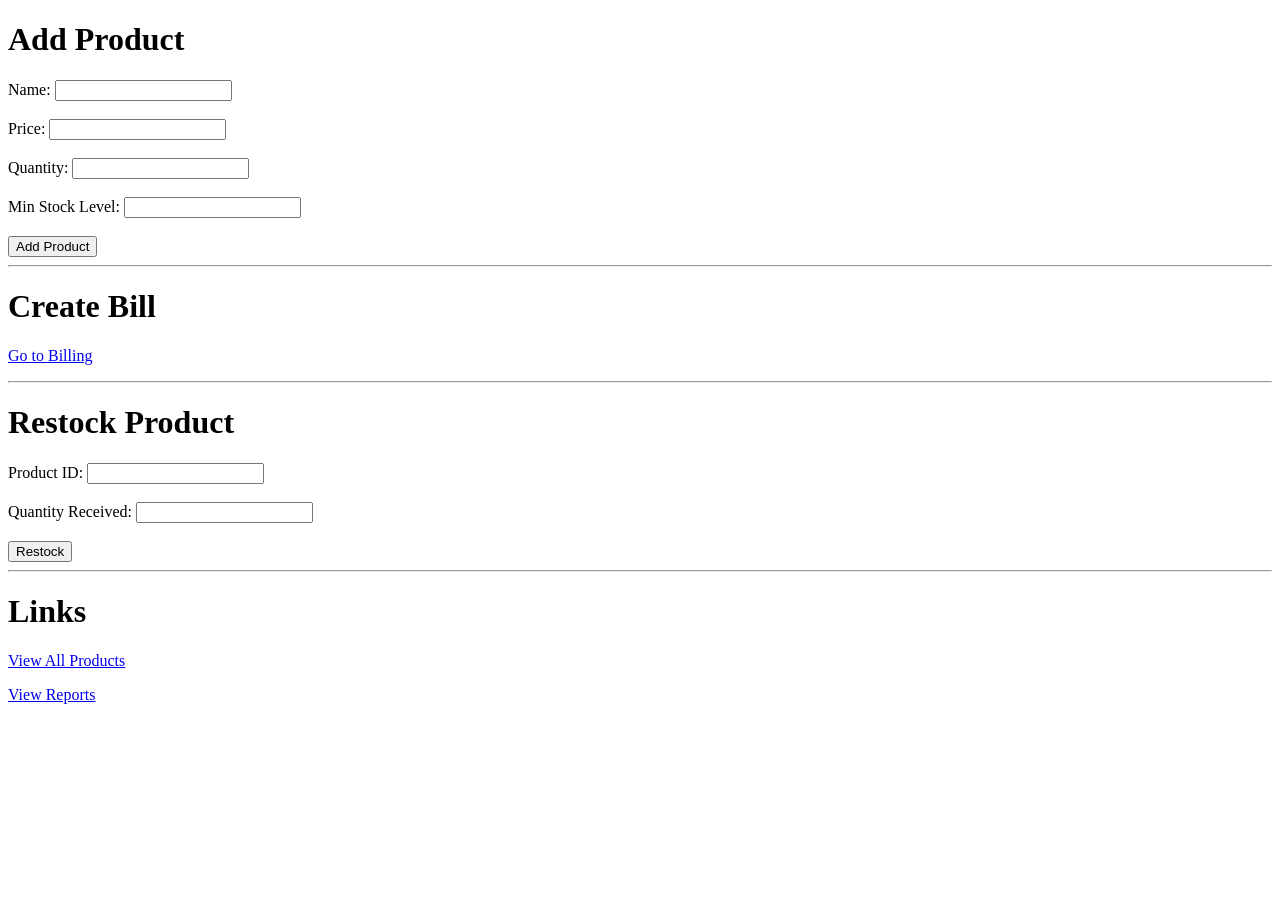
==== index.html @ 3f59d421 "Initial commit - Store Management System" ====
<!DOCTYPE html>
<html>
<head>
    <title>Store App</title>
</head>
<body>

    <h1>Add Product</h1>
    <form action="addproduct" method="post">
        Name: <input type="text" name="name"><br><br>
        Price: <input type="text" name="price"><br><br>
        Quantity: <input type="text" name="quantity"><br><br>
        Min Stock Level: <input type="text" name="minStock"><br><br>
        <input type="submit" value="Add Product">
    </form>

    <hr>

    <h1>Create Bill</h1>
<p><a href="createbill">Go to Billing</a></p>
    <hr>

    <h1>Restock Product</h1>
    <form action="restock" method="post">
        Product ID: <input type="text" name="productId"><br><br>
        Quantity Received: <input type="text" name="quantity"><br><br>
        <input type="submit" value="Restock">
    </form>

    <hr>

    <h1>Links</h1>
    <p><a href="viewproducts">View All Products</a></p>
    <p><a href="reports">View Reports</a></p>

</body>
</html>
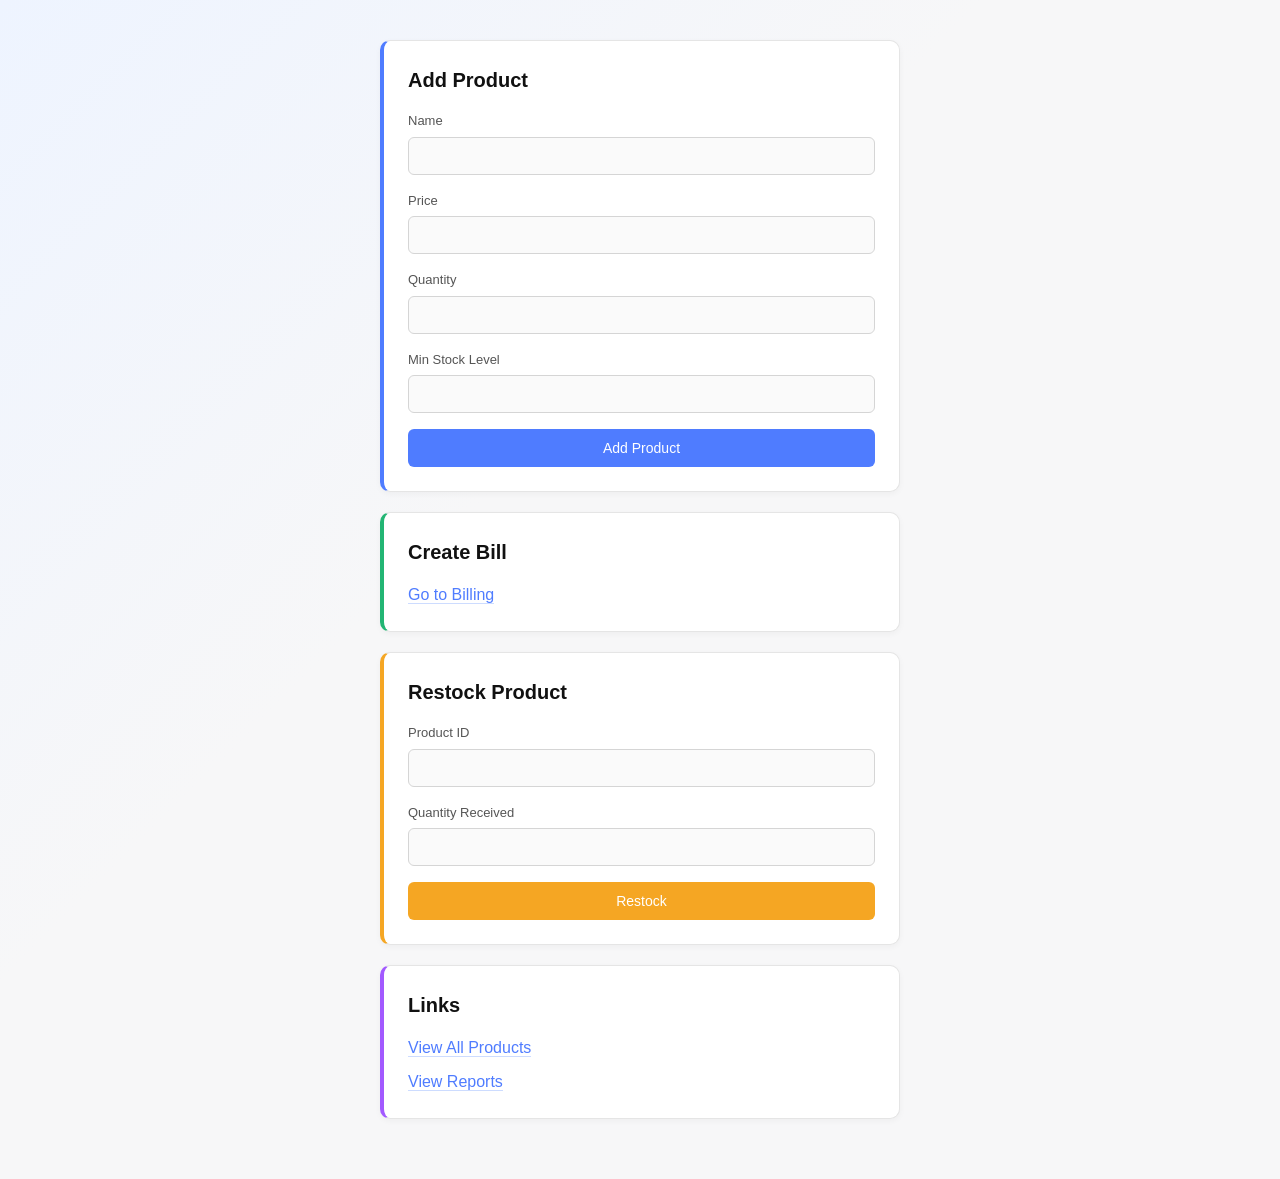
==== commit 50015ef9: "Added css" ====
--- a/index.html
+++ b/index.html
@@ -2,36 +2,171 @@
 <html>
 <head>
     <title>Store App</title>
+    <style>
+        * {
+            box-sizing: border-box;
+        }
+
+        body {
+            font-family: -apple-system, BlinkMacSystemFont, "Segoe UI", Roboto, Helvetica, Arial, sans-serif;
+            background: linear-gradient(135deg, #eef4ff 0%, #f7f7f8 40%);
+            color: #1a1a1a;
+            margin: 0;
+            padding: 40px 20px;
+            line-height: 1.5;
+        }
+
+        .container {
+            max-width: 520px;
+            margin: 0 auto;
+        }
+
+        h1 {
+            font-size: 20px;
+            font-weight: 600;
+            margin: 0 0 16px;
+            color: #111;
+        }
+
+        .section {
+            background: #ffffff;
+            border: 1px solid #e5e5e5;
+            border-left: 4px solid #4f7cff;
+            border-radius: 10px;
+            padding: 24px;
+            margin-bottom: 20px;
+            box-shadow: 0 2px 6px rgba(0,0,0,0.04);
+        }
+
+        .section:nth-of-type(2) {
+            border-left-color: #22b573;
+        }
+
+        .section:nth-of-type(3) {
+            border-left-color: #f5a623;
+        }
+
+        .section:nth-of-type(4) {
+            border-left-color: #a259ff;
+        }
+
+        label,
+        .field-label {
+            display: block;
+            font-size: 13px;
+            font-weight: 500;
+            color: #555;
+            margin-bottom: 6px;
+        }
+
+        input[type="text"] {
+            width: 100%;
+            padding: 10px 12px;
+            font-size: 14px;
+            border: 1px solid #d5d5d5;
+            border-radius: 6px;
+            margin-bottom: 16px;
+            background-color: #fafafa;
+        }
+
+        input[type="text"]:focus {
+            outline: none;
+            border-color: #4f7cff;
+            background-color: #fff;
+            box-shadow: 0 0 0 3px rgba(79,124,255,0.12);
+        }
+
+        input[type="submit"] {
+            width: 100%;
+            padding: 11px;
+            background-color: #4f7cff;
+            color: #fff;
+            border: none;
+            border-radius: 6px;
+            font-size: 14px;
+            font-weight: 500;
+            cursor: pointer;
+            transition: background-color 0.15s ease;
+        }
+
+        input[type="submit"]:hover {
+            background-color: #3a63e0;
+        }
+
+        .section:nth-of-type(3) input[type="submit"] {
+            background-color: #f5a623;
+        }
+
+        .section:nth-of-type(3) input[type="submit"]:hover {
+            background-color: #d98e0f;
+        }
+
+        a {
+            color: #4f7cff;
+            text-decoration: none;
+            font-weight: 500;
+            border-bottom: 1px solid #cddcff;
+        }
+
+        a:hover {
+            border-bottom-color: #4f7cff;
+        }
+
+        p {
+            margin: 0;
+        }
+
+        .links-section p + p {
+            margin-top: 10px;
+        }
+    </style>
 </head>
 <body>
+    <div class="container">
 
-    <h1>Add Product</h1>
-    <form action="addproduct" method="post">
-        Name: <input type="text" name="name"><br><br>
-        Price: <input type="text" name="price"><br><br>
-        Quantity: <input type="text" name="quantity"><br><br>
-        Min Stock Level: <input type="text" name="minStock"><br><br>
-        <input type="submit" value="Add Product">
-    </form>
+        <div class="section">
+            <h1>Add Product</h1>
+            <form action="addproduct" method="post">
+                <span class="field-label">Name</span>
+                <input type="text" name="name">
 
-    <hr>
+                <span class="field-label">Price</span>
+                <input type="text" name="price">
 
-    <h1>Create Bill</h1>
-<p><a href="createbill">Go to Billing</a></p>
-    <hr>
+                <span class="field-label">Quantity</span>
+                <input type="text" name="quantity">
 
-    <h1>Restock Product</h1>
-    <form action="restock" method="post">
-        Product ID: <input type="text" name="productId"><br><br>
-        Quantity Received: <input type="text" name="quantity"><br><br>
-        <input type="submit" value="Restock">
-    </form>
+                <span class="field-label">Min Stock Level</span>
+                <input type="text" name="minStock">
 
-    <hr>
+                <input type="submit" value="Add Product">
+            </form>
+        </div>
 
-    <h1>Links</h1>
-    <p><a href="viewproducts">View All Products</a></p>
-    <p><a href="reports">View Reports</a></p>
+        <div class="section">
+            <h1>Create Bill</h1>
+            <p><a href="createbill">Go to Billing</a></p>
+        </div>
 
+        <div class="section">
+            <h1>Restock Product</h1>
+            <form action="restock" method="post">
+                <span class="field-label">Product ID</span>
+                <input type="text" name="productId">
+
+                <span class="field-label">Quantity Received</span>
+                <input type="text" name="quantity">
+
+                <input type="submit" value="Restock">
+            </form>
+        </div>
+
+        <div class="section links-section">
+            <h1>Links</h1>
+            <p><a href="viewproducts">View All Products</a></p>
+            <p><a href="reports">View Reports</a></p>
+        </div>
+
+    </div>
 </body>
 </html>
